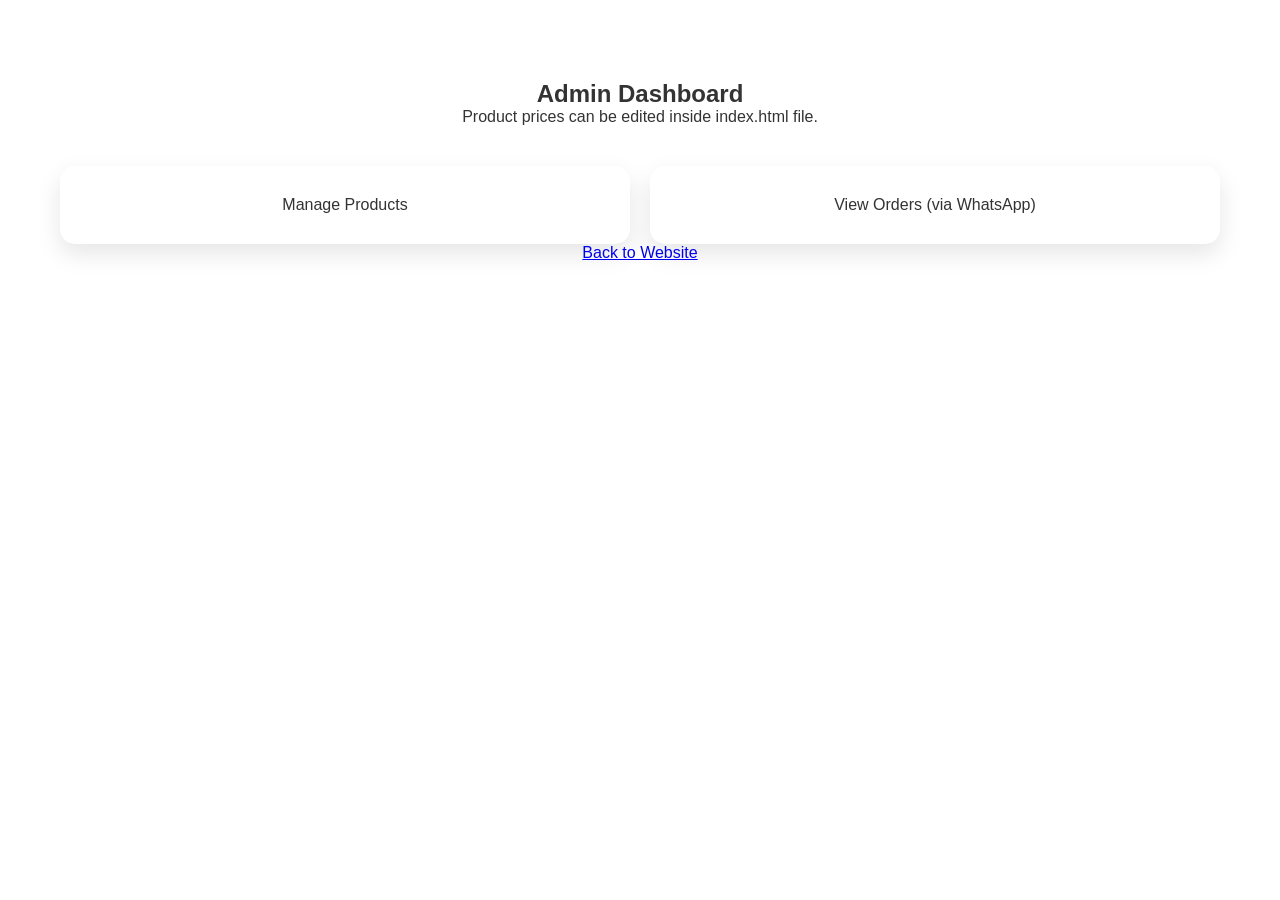
==== dashboard.html @ 43cbc14d "Add files via upload" ====
<!DOCTYPE html>
<html>
<head>
<title>Admin Dashboard</title>
<link rel="stylesheet" href="../style.css">
</head>
<body>
<section class="section">
<h2>Admin Dashboard</h2>
<p>Product prices can be edited inside index.html file.</p>
<div class="grid">
<div class="card">Manage Products</div>
<div class="card">View Orders (via WhatsApp)</div>
</div>
<a href="../index.html" class="btn">Back to Website</a>
</section>
</body>
</html>
---- style.css ----
*{margin:0;padding:0;box-sizing:border-box;font-family:'Poppins',sans-serif}
body{background:#fff;color:#333}
header{display:flex;justify-content:space-between;align-items:center;padding:20px 60px;background:#111;color:#fff}
nav a{color:#fff;margin-left:20px;text-decoration:none}
.hero{height:60vh;background:linear-gradient(135deg,#8b0000,#000);color:#fff;display:flex;flex-direction:column;justify-content:center;align-items:center;text-align:center}
.section{padding:80px 60px;text-align:center}
.section.light{background:#f4f4f4}
.grid{display:grid;grid-template-columns:repeat(auto-fit,minmax(220px,1fr));gap:20px;margin-top:40px}
.card{padding:30px;background:#fff;border-radius:15px;box-shadow:0 10px 25px rgba(0,0,0,0.1)}
button{padding:10px 20px;margin-top:10px;border:none;border-radius:8px;background:#111;color:#fff;cursor:pointer}
.btn{margin-top:20px}
ul{list-style:none;margin-top:20px}
footer{background:#111;color:#fff;text-align:center;padding:20px}
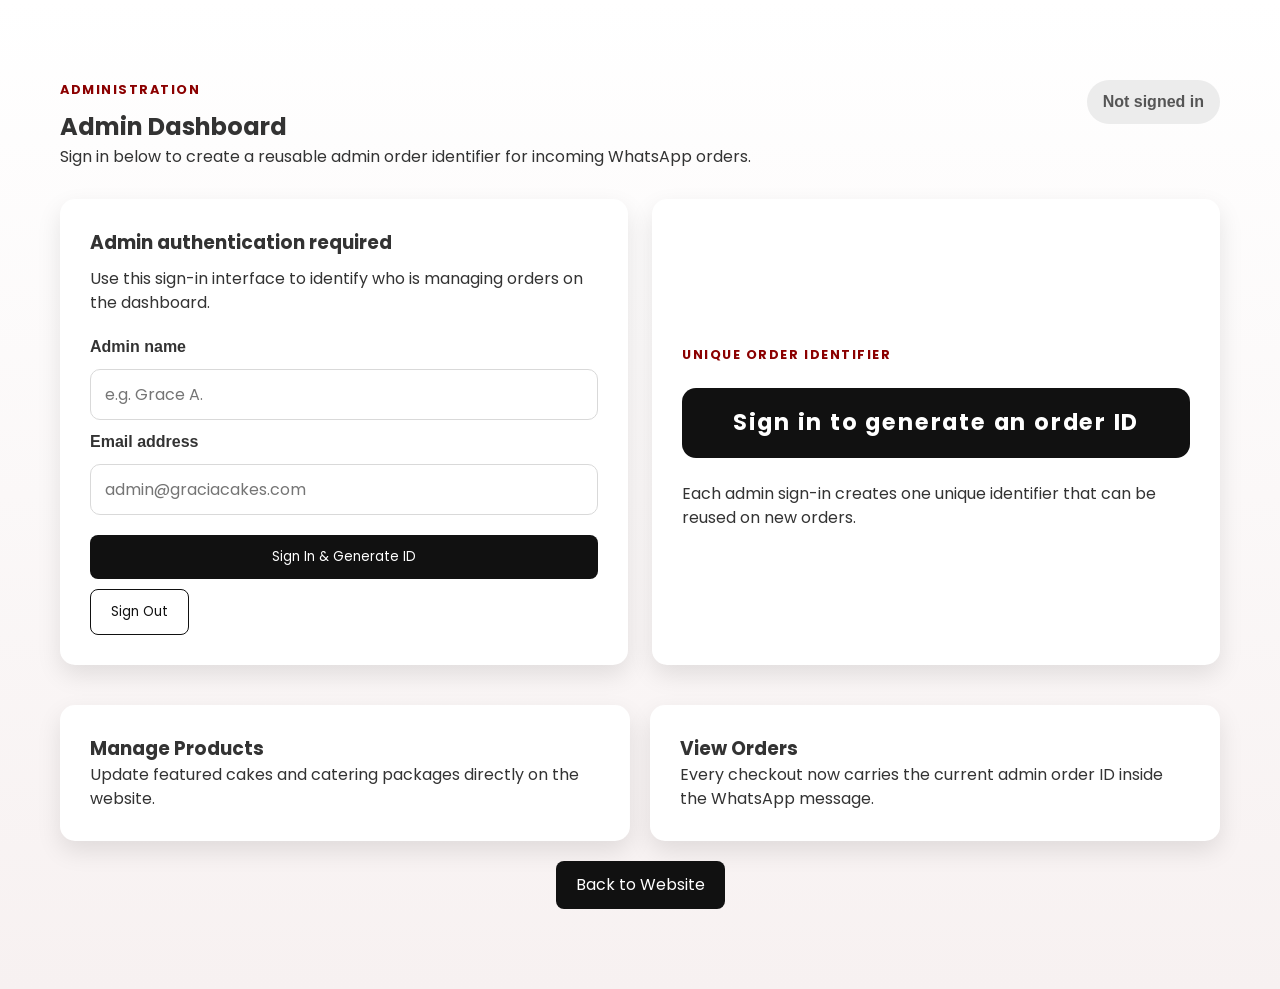
==== commit 82f62e3a: "Add admin sign-in order identifier" ====
--- a/dashboard.html
+++ b/dashboard.html
@@ -1,19 +1,61 @@
-
 <!DOCTYPE html>
-<html>
+<html lang="en">
 <head>
+<meta charset="UTF-8">
+<meta name="viewport" content="width=device-width, initial-scale=1.0">
 <title>Admin Dashboard</title>
-<link rel="stylesheet" href="../style.css">
+<link rel="stylesheet" href="style.css">
+<link href="https://fonts.googleapis.com/css2?family=Poppins:wght@300;400;600;700&display=swap" rel="stylesheet">
 </head>
 <body>
-<section class="section">
-<h2>Admin Dashboard</h2>
-<p>Product prices can be edited inside index.html file.</p>
-<div class="grid">
-<div class="card">Manage Products</div>
-<div class="card">View Orders (via WhatsApp)</div>
-</div>
-<a href="../index.html" class="btn">Back to Website</a>
+<section class="section dashboard-shell">
+  <div class="dashboard-header">
+    <div>
+      <p class="eyebrow">Administration</p>
+      <h2>Admin Dashboard</h2>
+      <p>Sign in below to create a reusable admin order identifier for incoming WhatsApp orders.</p>
+    </div>
+    <span id="adminStatus" class="status-badge">Not signed in</span>
+  </div>
+
+  <div class="dashboard-layout">
+    <div class="card admin-signin-card">
+      <h3 id="adminWelcome">Admin authentication required</h3>
+      <p>Use this sign-in interface to identify who is managing orders on the dashboard.</p>
+
+      <form id="adminSignInForm" class="stacked-form">
+        <label for="adminName">Admin name</label>
+        <input id="adminName" name="adminName" type="text" placeholder="e.g. Grace A." required>
+
+        <label for="adminEmail">Email address</label>
+        <input id="adminEmail" name="adminEmail" type="email" placeholder="admin@graciacakes.com" required>
+
+        <button type="submit">Sign In & Generate ID</button>
+      </form>
+
+      <button id="adminSignOut" class="secondary-btn" type="button" hidden>Sign Out</button>
+    </div>
+
+    <div class="card identifier-card">
+      <p class="eyebrow">Unique order identifier</p>
+      <div id="adminOrderIdBadge" class="identifier-badge">Sign in to generate an order ID</div>
+      <p id="orderIdHint">Each admin sign-in creates one unique identifier that can be reused on new orders.</p>
+    </div>
+  </div>
+
+  <div class="grid admin-grid">
+    <div class="card">
+      <h3>Manage Products</h3>
+      <p>Update featured cakes and catering packages directly on the website.</p>
+    </div>
+    <div class="card">
+      <h3>View Orders</h3>
+      <p>Every checkout now carries the current admin order ID inside the WhatsApp message.</p>
+    </div>
+  </div>
+
+  <a href="index.html" class="btn link-btn">Back to Website</a>
 </section>
+<script src="script.js"></script>
 </body>
 </html>
--- a/style.css
+++ b/style.css
@@ -1,6 +1,5 @@
-
 *{margin:0;padding:0;box-sizing:border-box;font-family:'Poppins',sans-serif}
-body{background:#fff;color:#333}
+body{background:#fff;color:#333;line-height:1.5}
 header{display:flex;justify-content:space-between;align-items:center;padding:20px 60px;background:#111;color:#fff}
 nav a{color:#fff;margin-left:20px;text-decoration:none}
 .hero{height:60vh;background:linear-gradient(135deg,#8b0000,#000);color:#fff;display:flex;flex-direction:column;justify-content:center;align-items:center;text-align:center}
@@ -8,7 +7,28 @@
 .section.light{background:#f4f4f4}
 .grid{display:grid;grid-template-columns:repeat(auto-fit,minmax(220px,1fr));gap:20px;margin-top:40px}
 .card{padding:30px;background:#fff;border-radius:15px;box-shadow:0 10px 25px rgba(0,0,0,0.1)}
-button{padding:10px 20px;margin-top:10px;border:none;border-radius:8px;background:#111;color:#fff;cursor:pointer}
+button,.link-btn{padding:12px 20px;margin-top:10px;border:none;border-radius:8px;background:#111;color:#fff;cursor:pointer;text-decoration:none;display:inline-block}
+.secondary-btn{background:#fff;border:1px solid #111;color:#111}
 .btn{margin-top:20px}
 ul{list-style:none;margin-top:20px}
 footer{background:#111;color:#fff;text-align:center;padding:20px}
+footer a{color:#fff}
+.eyebrow{letter-spacing:.12em;text-transform:uppercase;font-size:.8rem;color:#8b0000;font-weight:700;margin-bottom:10px}
+.dashboard-shell{min-height:100vh;background:linear-gradient(180deg,#fff 0%,#f7f1f1 100%)}
+.dashboard-header{display:flex;justify-content:space-between;align-items:flex-start;gap:20px;text-align:left;margin-bottom:30px}
+.dashboard-layout{display:grid;grid-template-columns:repeat(auto-fit,minmax(280px,1fr));gap:24px;margin-top:20px;text-align:left}
+.admin-signin-card p,.identifier-card p{margin-top:10px}
+.stacked-form{display:flex;flex-direction:column;gap:10px;margin-top:20px}
+.stacked-form label{font-weight:600}
+.stacked-form input{padding:12px 14px;border:1px solid #d9d9d9;border-radius:10px;font-size:1rem}
+.identifier-card{display:flex;flex-direction:column;justify-content:center}
+.identifier-badge{margin:14px 0;padding:18px;border-radius:14px;background:#111;color:#fff;font-size:1.4rem;font-weight:700;letter-spacing:.08em;text-align:center}
+.status-badge{display:inline-flex;align-items:center;justify-content:center;padding:10px 16px;border-radius:999px;background:#ececec;color:#555;font-weight:600;white-space:nowrap}
+.status-badge.active{background:#dff6e3;color:#1f7a35}
+.admin-grid .card{text-align:left}
+
+@media (max-width: 720px){
+  header{padding:20px;flex-direction:column;gap:12px}
+  .section{padding:60px 20px}
+  .dashboard-header{flex-direction:column}
+}
